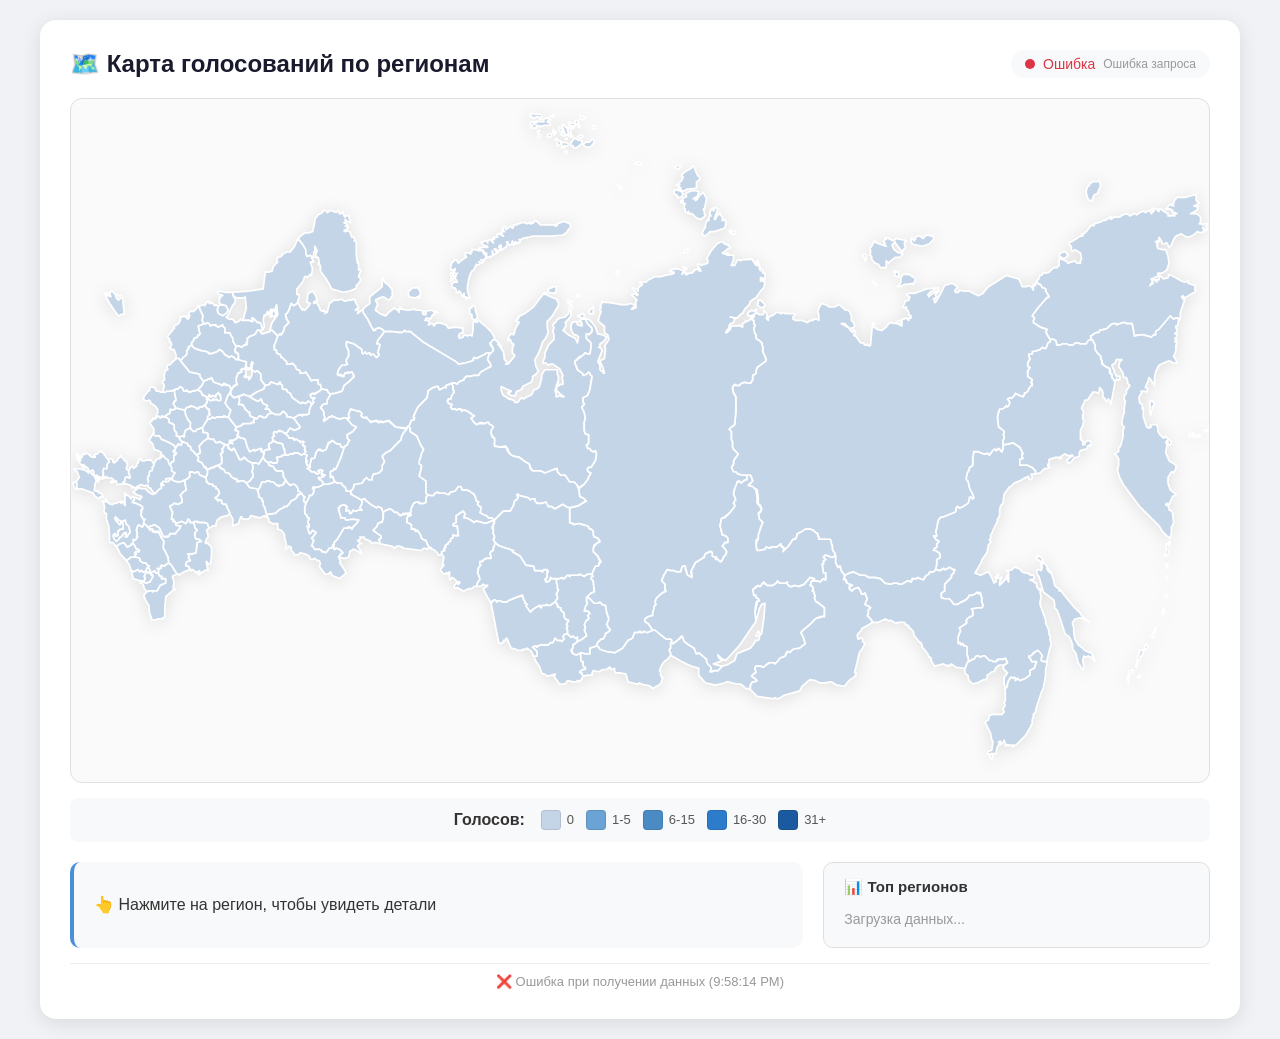
==== templates/index.html @ 8a8500e9 "init" ====
<!DOCTYPE html>
<html lang="ru">
<head>
    <meta charset="UTF-8" />
    <meta name="viewport" content="width=device-width, initial-scale=1.0" />
    <title>Карта голосований по регионам</title>
    <style>
        * {
            box-sizing: border-box;
        }
        
        body {
            font-family: 'Segoe UI', Tahoma, Geneva, Verdana, sans-serif;
            background: #f0f2f5;
            margin: 0;
            padding: 20px;
            min-height: 100vh;
            display: flex;
            justify-content: center;
            align-items: center;
        }
        
        .container {
            max-width: 1200px;
            width: 100%;
            background: white;
            border-radius: 16px;
            box-shadow: 0 4px 20px rgba(0, 0, 0, 0.1);
            padding: 30px;
        }
        
        .header {
            display: flex;
            justify-content: space-between;
            align-items: center;
            margin-bottom: 20px;
            flex-wrap: wrap;
            gap: 10px;
        }
        
        .header h1 {
            margin: 0;
            color: #1a1a2e;
            font-size: 24px;
        }
        
        .status-badge {
            font-size: 14px;
            color: #666;
            background: #f8f9fa;
            padding: 6px 14px;
            border-radius: 20px;
            display: flex;
            align-items: center;
            gap: 8px;
        }
        
        .status-dot {
            width: 10px;
            height: 10px;
            border-radius: 50%;
            display: inline-block;
        }
        
        .status-dot.online {
            background: #28a745;
            animation: pulse-dot 2s infinite;
        }
        
        .status-dot.offline {
            background: #dc3545;
        }
        
        @keyframes pulse-dot {
            0% { opacity: 1; }
            50% { opacity: 0.4; }
            100% { opacity: 1; }
        }
        
        .last-update {
            font-size: 12px;
            color: #999;
        }
        
        /* Карта */
        .rf-map {
            position: relative;
            max-width: 100%;
            margin: auto;
            border-radius: 12px;
            overflow: hidden;
            background: #fafafa;
            border: 1px solid #e0e0e0;
        }
        
        .rf-map svg {
            width: 100%;
            height: auto;
            display: block;
            filter: drop-shadow(0 2px 8px rgba(0, 0, 0, 0.1));
        }
        
        .rf-map path {
            stroke: #FFFFFF;
            stroke-width: 1.5;
            stroke-linejoin: round;
            transition: fill 0.3s ease;
            cursor: pointer;
        }
        
        .rf-map [data-code] {
            fill: #c5d5e8;
            transition: fill 0.3s;
        }
        
        .rf-map [data-code]:hover {
            fill: #7ba9d4;
            filter: brightness(1.05);
        }
        
        .rf-map [data-code].active {
            fill: #4a90d9;
        }
        
        /* Подсветка регионов с голосами */
        .rf-map [data-code].has-votes {
            fill: #2d7bcb;
        }
        
        .rf-map [data-code].has-votes:hover {
            fill: #1a5a9e;
        }
        
        /* Легенда */
        .legend {
            display: flex;
            flex-wrap: wrap;
            gap: 12px;
            margin-top: 15px;
            padding: 12px 16px;
            background: #f8f9fa;
            border-radius: 8px;
            align-items: center;
            justify-content: center;
        }
        
        .legend-item {
            display: flex;
            align-items: center;
            gap: 6px;
            font-size: 13px;
            color: #555;
        }
        
        .legend-color {
            width: 20px;
            height: 20px;
            border-radius: 4px;
            border: 1px solid rgba(0,0,0,0.1);
        }
        
        /* Инфопанель */
        .info-panel {
            display: flex;
            gap: 20px;
            margin-top: 20px;
            flex-wrap: wrap;
        }
        
        #info {
            flex: 2;
            padding: 15px 20px;
            border-radius: 10px;
            background: #f8f9fa;
            border-left: 4px solid #4a90d9;
            min-height: 60px;
            display: flex;
            align-items: center;
            font-size: 16px;
            color: #333;
            min-width: 200px;
        }
        
        #info .region-name {
            font-weight: 600;
            color: #1a1a2e;
        }
        
        #info .votes-count {
            color: #4a90d9;
            font-weight: 700;
        }
        
        #stats {
            flex: 1;
            padding: 15px 20px;
            border-radius: 10px;
            background: #f8f9fa;
            border: 1px solid #e0e0e0;
            min-width: 180px;
            max-height: 300px;
            overflow-y: auto;
        }
        
        #stats h3 {
            margin: 0 0 10px 0;
            font-size: 15px;
            color: #333;
        }
        
        #stats ul {
            list-style: none;
            padding: 0;
            margin: 0;
        }
        
        #stats li {
            padding: 5px 0;
            border-bottom: 1px solid #eee;
            display: flex;
            justify-content: space-between;
            font-size: 14px;
        }
        
        #stats li:last-child {
            border-bottom: none;
        }
        
        #stats .total-row {
            font-weight: bold;
            border-top: 2px solid #ddd;
            padding-top: 8px;
            margin-top: 4px;
        }
        
        .status-text {
            text-align: center;
            color: #999;
            font-size: 13px;
            margin-top: 15px;
            padding-top: 10px;
            border-top: 1px solid #eee;
        }
        
        @media (max-width: 768px) {
            .container { padding: 15px; }
            .header h1 { font-size: 20px; }
            .info-panel { flex-direction: column; }
            #stats { max-height: 200px; }
        }
    </style>
</head>
<body>
    <div class="container">
        <!-- Шапка -->
        <div class="header">
            <h1>🗺️ Карта голосований по регионам</h1>
            <div class="status-badge">
                <span class="status-dot online" id="statusDot"></span>
                <span id="statusText">Подключено</span>
                <span class="last-update" id="lastUpdate">—</span>
            </div>
        </div>
        
        <!-- Карта -->
        <div class="rf-map" id="mapContainer">
            <!-- СЮДА ВСТАВЬТЕ ВАШУ SVG КАРТУ -->
            <div id="mapPlaceholder" style="padding:40px;text-align:center;color:#999;">
                Загрузка карты...
            </div>
        </div>
        
        <!-- Легенда -->
        <div class="legend">
            <span style="font-weight:600;color:#333;margin-right:4px;">Голосов:</span>
            <div class="legend-item">
                <span class="legend-color" style="background:#c5d5e8;"></span>
                <span>0</span>
            </div>
            <div class="legend-item">
                <span class="legend-color" style="background:#6ba3d6;"></span>
                <span>1-5</span>
            </div>
            <div class="legend-item">
                <span class="legend-color" style="background:#4a8bc4;"></span>
                <span>6-15</span>
            </div>
            <div class="legend-item">
                <span class="legend-color" style="background:#2d7bcb;"></span>
                <span>16-30</span>
            </div>
            <div class="legend-item">
                <span class="legend-color" style="background:#1a5a9e;"></span>
                <span>31+</span>
            </div>
        </div>
        
        <!-- Информационная панель -->
        <div class="info-panel">
            <div id="info">👆 Нажмите на регион, чтобы увидеть детали</div>
            <div id="stats">
                <h3>📊 Топ регионов</h3>
                <ul id="statsList">
                    <li style="color:#999;">Загрузка данных...</li>
                </ul>
            </div>
        </div>
        
        <div class="status-text" id="debugInfo">Ожидание данных...</div>
    </div>
    
    <script type="module">
        // ============================================================
        // 1. КОНФИГУРАЦИЯ
        // ============================================================
        const API_URL = '/api/get_map_votes';
        const UPDATE_INTERVAL = 2000; // 2 секунды
        
        // ============================================================
        // 2. СПИСОК РЕГИОНОВ НА КАРТЕ (коды из data-code)
        // ============================================================
        // Все регионы, которые есть на карте. Можно заполнить автоматически
        // при загрузке, но для работы с данными нужен список.
        const REGION_CODES = [
            'RU-MOW', 'RU-SPE', 'RU-NEN', 'RU-YAR', 'RU-CHE', 'RU-ULY',
            'RU-TYU', 'RU-TUL', 'RU-SVE', 'RU-RYA', 'RU-ORL', 'RU-OMS',
            'RU-NGR', 'RU-LIP', 'RU-KRS', 'RU-KGN', 'RU-KGD', 'RU-IVA',
            'RU-BRY', 'RU-AST', 'RU-KHA', 'RU-CE', 'RU-UD', 'RU-SE',
            'RU-MO', 'RU-KR', 'RU-KL', 'RU-IN', 'RU-AL', 'RU-BA',
            'RU-AD', 'RU-CR', 'RU-SEV', 'RU-KO', 'RU-KIR', 'RU-PNZ',
            'RU-TAM', 'RU-MUR', 'RU-LEN', 'RU-VLG', 'RU-KOS', 'RU-PSK',
            'RU-ARK', 'RU-YAN', 'RU-CHU', 'RU-YEV', 'RU-TY', 'RU-SAK',
            'RU-AMU', 'RU-BU', 'RU-KK', 'RU-KEM', 'RU-NVS', 'RU-ALT',
            'RU-DA', 'RU-STA', 'RU-KB', 'RU-KC', 'RU-KDA', 'RU-ROS',
            'RU-SAM', 'RU-TA', 'RU-ME', 'RU-CU', 'RU-NIZ', 'RU-VLA',
            'RU-MOS', 'RU-KLU', 'RU-BEL', 'RU-ZAB', 'RU-PRI', 'RU-KAM',
            'RU-MAG', 'RU-SA', 'RU-KYA', 'RU-ORE', 'RU-SAR', 'RU-VGG',
            'RU-VOR', 'RU-SMO', 'RU-TVE', 'RU-PER', 'RU-KHM', 'RU-TOM',
            'RU-IRK', 'RU-HR', 'RU-ZP', 'RU-DON', 'RU-LUG'
        ];
        
        // ============================================================
        // 3. СОСТОЯНИЕ
        // ============================================================
        let votesData = {};      // { 'RU-MOW': 5, 'RU-SPE': 3, ... }
        let regionNames = {};    // { 'RU-MOW': 'Москва', ... }
        let selectedRegion = null;
        let updateTimer = null;
        
        // ============================================================
        // 4. DOM-ЭЛЕМЕНТЫ
        // ============================================================
        const mapContainer = document.getElementById('mapContainer');
        const infoDiv = document.getElementById('info');
        const statsList = document.getElementById('statsList');
        const debugInfo = document.getElementById('debugInfo');
        const statusDot = document.getElementById('statusDot');
        const statusText = document.getElementById('statusText');
        const lastUpdateEl = document.getElementById('lastUpdate');
        
        // ============================================================
        // 5. РАБОТА С ДАННЫМИ
        // ============================================================
        async function fetchVotes() {
            try {
                const response = await fetch(API_URL);
                if (!response.ok) {
                    throw new Error(`HTTP ${response.status}: ${response.statusText}`);
                }
                return await response.json();
            } catch (error) {
                console.error('Ошибка при получении данных:', error);
                return null;
            }
        }
        
        function processVotesData(data) {
            let result = {};
            
            // Инициализируем все регионы нулями
            REGION_CODES.forEach(code => {
                result[code] = 0;
            });
            
            if (Array.isArray(data)) {
                // [{ region: 'RU-MOW', votes: 5 }, ...]
                data.forEach(item => {
                    const code = item.region || item.code || item.id;
                    const votes = item.votes || item.count || 0;
                    if (code && REGION_CODES.includes(code)) {
                        result[code] = votes;
                    }
                });
            } else if (data && typeof data === 'object') {
                if (data.regions && typeof data.regions === 'object') {
                    // { regions: { 'RU-MOW': 5, ... } }
                    Object.entries(data.regions).forEach(([key, val]) => {
                        if (REGION_CODES.includes(key)) {
                            result[key] = val;
                        }
                    });
                } else {
                    // { 'RU-MOW': 5, 'RU-SPE': 3, ... }
                    Object.entries(data).forEach(([key, val]) => {
                        if (REGION_CODES.includes(key)) {
                            result[key] = val;
                        }
                    });
                }
            }
            
            return result;
        }
        
        // ============================================================
        // 6. ОБНОВЛЕНИЕ КАРТЫ (подсветка регионов)
        // ============================================================
        function getColorByVotes(votes) {
            if (votes === 0) return '#c5d5e8';
            if (votes <= 5) return '#6ba3d6';
            if (votes <= 15) return '#4a8bc4';
            if (votes <= 30) return '#2d7bcb';
            return '#1a5a9e';
        }
        
        function updateMapColors() {
            const svg = mapContainer.querySelector('svg');
            if (!svg) return;
            
            const paths = svg.querySelectorAll('path[data-code]');
            
            paths.forEach(path => {
                const code = path.dataset.code || path.getAttribute('data-code');
                if (!code) return;
                
                const votes = votesData[code] || 0;
                const color = getColorByVotes(votes);
                
                // Сохраняем оригинальный цвет как data-атрибут для сброса при наведении
                if (!path.dataset.originalFill) {
                    path.dataset.originalFill = color;
                }
                
                path.style.fill = color;
                
                // Добавляем класс для CSS-стилей
                if (votes > 0) {
                    path.classList.add('has-votes');
                } else {
                    path.classList.remove('has-votes');
                }
            });
        }
        
        // ============================================================
        // 7. ОБНОВЛЕНИЕ СПИСКА РЕГИОНОВ (сортировка по голосам)
        // ============================================================
        function renderStats() {
            const total = Object.values(votesData).reduce((sum, v) => sum + v, 0);
            
            // Сортируем регионы по голосам (по убыванию)
            const sorted = Object.entries(votesData)
                .filter(([_, votes]) => votes > 0)
                .sort((a, b) => b[1] - a[1]);
            
            if (sorted.length === 0) {
                statsList.innerHTML = '<li style="color:#999;">Нет голосов</li>';
                return;
            }
            
            let html = '';
            sorted.forEach(([code, votes]) => {
                const name = regionNames[code] || code;
                html += `<li><span>${name}</span> <span>${votes}</span></li>`;
            });
            
            html += `<li class="total-row"><span>Всего проголосовало</span> <span>${total}</span></li>`;
            statsList.innerHTML = html;
        }
        
        // ============================================================
        // 8. ОБНОВЛЕНИЕ ИНФОРМАЦИИ О РЕГИОНЕ
        // ============================================================
        function updateInfo(regionCode) {
            if (regionCode && regionNames[regionCode]) {
                const votes = votesData[regionCode] || 0;
                const name = regionNames[regionCode];
                infoDiv.innerHTML = `
                    📍 <span class="region-name">${name}</span>
                    &nbsp;—&nbsp;
                    <span class="votes-count">${votes} голос${votes % 10 === 1 && votes % 100 !== 11 ? '' : 'ов'}</span>
                `;
                infoDiv.style.borderLeftColor = '#28a745';
            } else {
                const total = Object.values(votesData).reduce((sum, v) => sum + v, 0);
                const votedRegions = Object.values(votesData).filter(v => v > 0).length;
                infoDiv.innerHTML = `
                    📊 Всего голосов: <span class="votes-count">${total}</span>
                    &nbsp;·&nbsp; Регионов с голосами: <span class="votes-count">${votedRegions}</span>
                    &nbsp;·&nbsp; Нажмите на регион для деталей
                `;
                infoDiv.style.borderLeftColor = '#4a90d9';
            }
        }
        
        // ============================================================
        // 9. ОБНОВЛЕНИЕ СТАТУСА
        // ============================================================
        function updateStatus(isOnline, errorMessage = '') {
            if (isOnline) {
                statusDot.className = 'status-dot online';
                statusText.textContent = 'Подключено';
                statusText.style.color = '#28a745';
                lastUpdateEl.textContent = new Date().toLocaleTimeString();
            } else {
                statusDot.className = 'status-dot offline';
                statusText.textContent = 'Ошибка';
                statusText.style.color = '#dc3545';
                lastUpdateEl.textContent = errorMessage || 'Нет соединения';
            }
        }
        
        // ============================================================
        // 10. СБОР НАЗВАНИЙ РЕГИОНОВ С КАРТЫ
        // ============================================================
        function collectRegionNames() {
            const svg = mapContainer.querySelector('svg');
            if (!svg) return;
            
            const paths = svg.querySelectorAll('path[data-code]');
            paths.forEach(path => {
                const code = path.dataset.code || path.getAttribute('data-code');
                const title = path.dataset.title || path.getAttribute('data-title') || code;
                if (code) {
                    regionNames[code] = title;
                }
            });
        }
        
        // ============================================================
        // 11. ГЛАВНЫЙ ЦИКЛ ОБНОВЛЕНИЯ
        // ============================================================
        async function updateData() {
            try {
                const data = await fetchVotes();
                
                if (data === null) {
                    updateStatus(false, 'Ошибка запроса');
                    debugInfo.textContent = `❌ Ошибка при получении данных (${new Date().toLocaleTimeString()})`;
                    return;
                }
                
                const processed = processVotesData(data);
                
                votesData = processed;
                updateStatus(true);
                debugInfo.textContent = `✅ Обновлено: ${Object.keys(votesData).length} регионов (${new Date().toLocaleTimeString()})`;
                
                // Обновляем карту
                updateMapColors();
                renderStats();
                
                if (selectedRegion) {
                    updateInfo(selectedRegion);
                } else {
                    updateInfo(null);
                }
                
            } catch (error) {
                console.error('Ошибка в цикле обновления:', error);
                updateStatus(false, error.message);
                debugInfo.textContent = `❌ Ошибка: ${error.message}`;
            }
        }
        
        // ============================================================
        // 12. НАСТРОЙКА КЛИКОВ ПО РЕГИОНАМ
        // ============================================================
        function setupRegionClicks() {
            const svg = mapContainer.querySelector('svg');
            if (!svg) return;
            
            const paths = svg.querySelectorAll('path[data-code]');
            
            paths.forEach(path => {
                path.addEventListener('click', () => {
                    const code = path.dataset.code || path.getAttribute('data-code');
                    
                    if (code) {
                        selectedRegion = code;
                        
                        // Подсветка
                        paths.forEach(p => p.classList.remove('active'));
                        path.classList.add('active');
                        
                        updateInfo(code);
                    }
                });
                
                path.addEventListener('mouseenter', () => {
                    path.style.cursor = 'pointer';
                });
            });
        }

        // ============================================================
        // 13 ЗАГРУЗКА SVG КАРТЫ
        // ============================================================
        // Если карта у вас в отдельном файле — раскомментируйте:
        async function loadMapSVG() {
            const response = await fetch('/static/map.svg');
            const svgText = await response.text();
            const placeholder = document.getElementById('mapPlaceholder');
            placeholder.outerHTML = svgText;
        }
        loadMapSVG();
        
        // Если карта уже в HTML — просто находим SVG:
        function getMapSVG() {
            // Ищем SVG внутри контейнера
            let svg = mapContainer.querySelector('svg');
            if (!svg) {
                // Если нет — используем встроенную заглушку
                console.warn('SVG карта не найдена, используем заглушку');
                showPlaceholder();
                return null;
            }
            return svg;
        }
        
        function showPlaceholder() {
            mapContainer.innerHTML = `
                <div style="padding:60px 20px;text-align:center;color:#999;font-size:16px;">
                    <div style="font-size:48px;margin-bottom:16px;">🗺️</div>
                    <p>Карта не загружена</p>
                    <p style="font-size:13px;">Убедитесь, что SVG-код карты вставлен в HTML</p>
                </div>
            `;
        }
        
        // ============================================================
        // 14. ИНИЦИАЛИЗАЦИЯ
        // ============================================================
        async function init() {
            const svg = mapContainer.querySelector('svg');
            if (!svg) {
                setTimeout(() => {
                    const svg2 = mapContainer.querySelector('svg');
                    if (svg2) {
                        collectRegionNames();
                        setupRegionClicks();
                        updateData();
                        updateTimer = setInterval(updateData, UPDATE_INTERVAL);
                    } else {
                        document.getElementById('mapPlaceholder').innerHTML = 
                            '❌ SVG карта не найдена. Вставьте код карты в HTML.';
                    }
                }, 1000);
                return;
            }
            
            collectRegionNames();
            setupRegionClicks();
            await updateData();
            
            if (updateTimer) clearInterval(updateTimer);
            updateTimer = setInterval(updateData, UPDATE_INTERVAL);
            
            debugInfo.textContent = `🔄 Автообновление каждые ${UPDATE_INTERVAL/1000} сек`;
            console.log('🗺️ Регионы загружены:', Object.keys(regionNames).length);
        }
        
        document.addEventListener('DOMContentLoaded', init);
        
        window.addEventListener('beforeunload', () => {
            if (updateTimer) clearInterval(updateTimer);
        });
        
        // Для отладки
        window.__map = { votesData, regionNames, updateData };
        console.log('🗺️ Карта инициализирована. Используйте window.__map для отладки');
    </script>
</body>
</html>
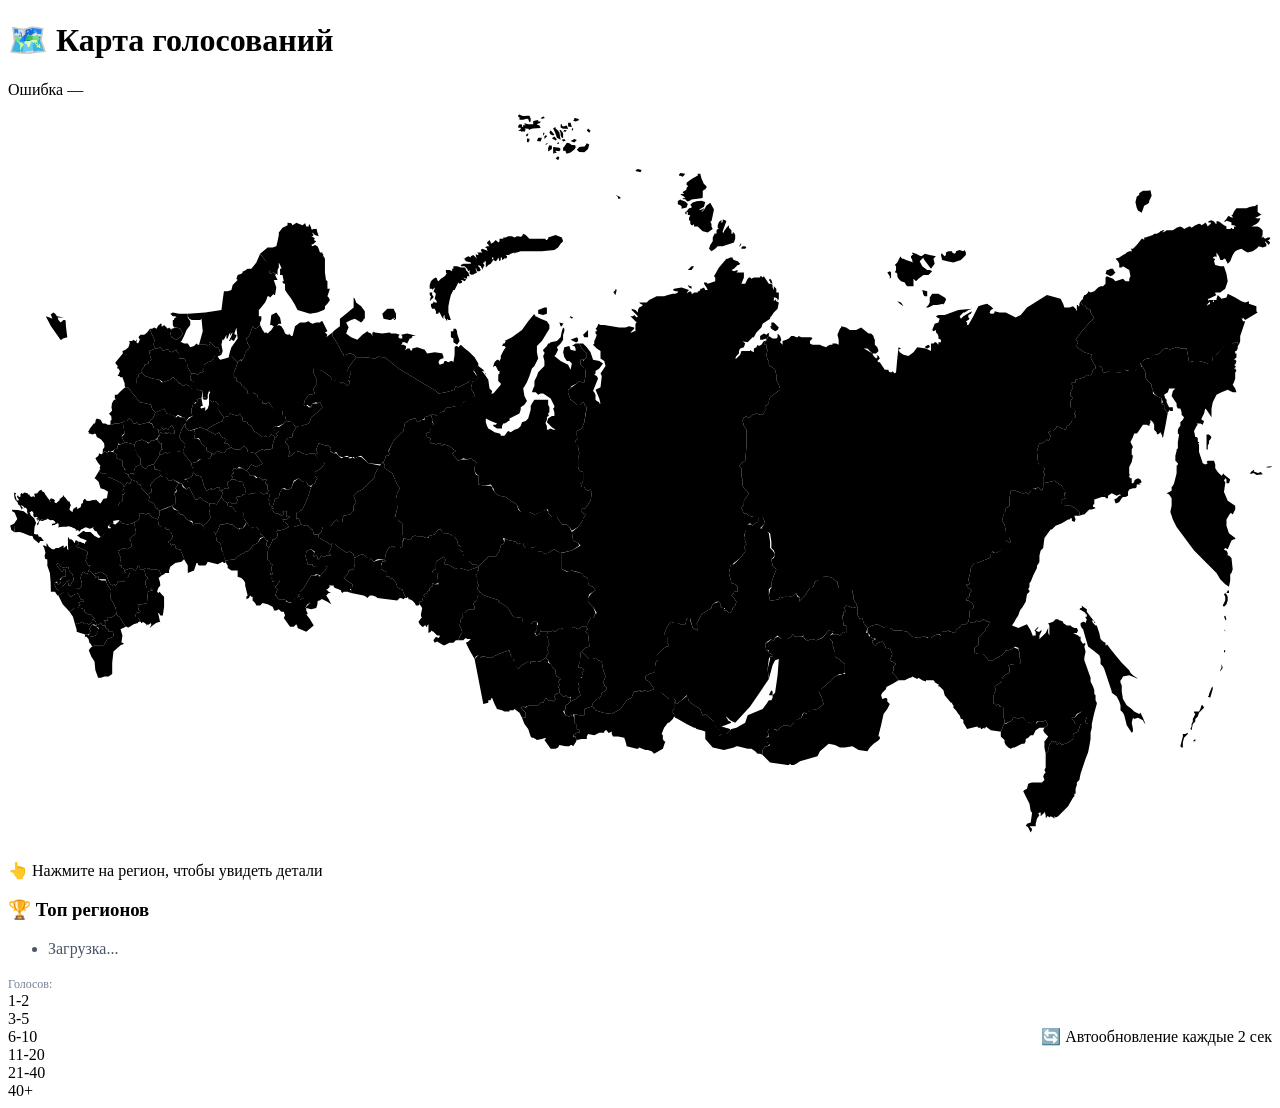
==== commit 6b2a81fe: "fix" ====
--- a/templates/index.html
+++ b/templates/index.html
@@ -4,257 +4,14 @@
     <meta charset="UTF-8" />
     <meta name="viewport" content="width=device-width, initial-scale=1.0" />
     <title>Карта голосований по регионам</title>
-    <style>
-        * {
-            box-sizing: border-box;
-        }
-        
-        body {
-            font-family: 'Segoe UI', Tahoma, Geneva, Verdana, sans-serif;
-            background: #f0f2f5;
-            margin: 0;
-            padding: 20px;
-            min-height: 100vh;
-            display: flex;
-            justify-content: center;
-            align-items: center;
-        }
-        
-        .container {
-            max-width: 1200px;
-            width: 100%;
-            background: white;
-            border-radius: 16px;
-            box-shadow: 0 4px 20px rgba(0, 0, 0, 0.1);
-            padding: 30px;
-        }
-        
-        .header {
-            display: flex;
-            justify-content: space-between;
-            align-items: center;
-            margin-bottom: 20px;
-            flex-wrap: wrap;
-            gap: 10px;
-        }
-        
-        .header h1 {
-            margin: 0;
-            color: #1a1a2e;
-            font-size: 24px;
-        }
-        
-        .status-badge {
-            font-size: 14px;
-            color: #666;
-            background: #f8f9fa;
-            padding: 6px 14px;
-            border-radius: 20px;
-            display: flex;
-            align-items: center;
-            gap: 8px;
-        }
-        
-        .status-dot {
-            width: 10px;
-            height: 10px;
-            border-radius: 50%;
-            display: inline-block;
-        }
-        
-        .status-dot.online {
-            background: #28a745;
-            animation: pulse-dot 2s infinite;
-        }
-        
-        .status-dot.offline {
-            background: #dc3545;
-        }
-        
-        @keyframes pulse-dot {
-            0% { opacity: 1; }
-            50% { opacity: 0.4; }
-            100% { opacity: 1; }
-        }
-        
-        .last-update {
-            font-size: 12px;
-            color: #999;
-        }
-        
-        /* Карта */
-        .rf-map {
-            position: relative;
-            max-width: 100%;
-            margin: auto;
-            border-radius: 12px;
-            overflow: hidden;
-            background: #fafafa;
-            border: 1px solid #e0e0e0;
-        }
-        
-        .rf-map svg {
-            width: 100%;
-            height: auto;
-            display: block;
-            filter: drop-shadow(0 2px 8px rgba(0, 0, 0, 0.1));
-        }
-        
-        .rf-map path {
-            stroke: #FFFFFF;
-            stroke-width: 1.5;
-            stroke-linejoin: round;
-            transition: fill 0.3s ease;
-            cursor: pointer;
-        }
-        
-        .rf-map [data-code] {
-            fill: #c5d5e8;
-            transition: fill 0.3s;
-        }
-        
-        .rf-map [data-code]:hover {
-            fill: #7ba9d4;
-            filter: brightness(1.05);
-        }
-        
-        .rf-map [data-code].active {
-            fill: #4a90d9;
-        }
-        
-        /* Подсветка регионов с голосами */
-        .rf-map [data-code].has-votes {
-            fill: #2d7bcb;
-        }
-        
-        .rf-map [data-code].has-votes:hover {
-            fill: #1a5a9e;
-        }
-        
-        /* Легенда */
-        .legend {
-            display: flex;
-            flex-wrap: wrap;
-            gap: 12px;
-            margin-top: 15px;
-            padding: 12px 16px;
-            background: #f8f9fa;
-            border-radius: 8px;
-            align-items: center;
-            justify-content: center;
-        }
-        
-        .legend-item {
-            display: flex;
-            align-items: center;
-            gap: 6px;
-            font-size: 13px;
-            color: #555;
-        }
-        
-        .legend-color {
-            width: 20px;
-            height: 20px;
-            border-radius: 4px;
-            border: 1px solid rgba(0,0,0,0.1);
-        }
-        
-        /* Инфопанель */
-        .info-panel {
-            display: flex;
-            gap: 20px;
-            margin-top: 20px;
-            flex-wrap: wrap;
-        }
-        
-        #info {
-            flex: 2;
-            padding: 15px 20px;
-            border-radius: 10px;
-            background: #f8f9fa;
-            border-left: 4px solid #4a90d9;
-            min-height: 60px;
-            display: flex;
-            align-items: center;
-            font-size: 16px;
-            color: #333;
-            min-width: 200px;
-        }
-        
-        #info .region-name {
-            font-weight: 600;
-            color: #1a1a2e;
-        }
-        
-        #info .votes-count {
-            color: #4a90d9;
-            font-weight: 700;
-        }
-        
-        #stats {
-            flex: 1;
-            padding: 15px 20px;
-            border-radius: 10px;
-            background: #f8f9fa;
-            border: 1px solid #e0e0e0;
-            min-width: 180px;
-            max-height: 300px;
-            overflow-y: auto;
-        }
-        
-        #stats h3 {
-            margin: 0 0 10px 0;
-            font-size: 15px;
-            color: #333;
-        }
-        
-        #stats ul {
-            list-style: none;
-            padding: 0;
-            margin: 0;
-        }
-        
-        #stats li {
-            padding: 5px 0;
-            border-bottom: 1px solid #eee;
-            display: flex;
-            justify-content: space-between;
-            font-size: 14px;
-        }
-        
-        #stats li:last-child {
-            border-bottom: none;
-        }
-        
-        #stats .total-row {
-            font-weight: bold;
-            border-top: 2px solid #ddd;
-            padding-top: 8px;
-            margin-top: 4px;
-        }
-        
-        .status-text {
-            text-align: center;
-            color: #999;
-            font-size: 13px;
-            margin-top: 15px;
-            padding-top: 10px;
-            border-top: 1px solid #eee;
-        }
-        
-        @media (max-width: 768px) {
-            .container { padding: 15px; }
-            .header h1 { font-size: 20px; }
-            .info-panel { flex-direction: column; }
-            #stats { max-height: 200px; }
-        }
-    </style>
+    <link rel="stylesheet" href="static/css/map.css">
+    <link rel="icon" href="{{ url_for('static', filename='favicon.ico') }}">
 </head>
 <body>
     <div class="container">
         <!-- Шапка -->
         <div class="header">
-            <h1>🗺️ Карта голосований по регионам</h1>
+            <h1>🗺️ Карта <span>голосований</span></h1>
             <div class="status-badge">
                 <span class="status-dot online" id="statusDot"></span>
                 <span id="statusText">Подключено</span>
@@ -263,50 +20,38 @@
         </div>
         
         <!-- Карта -->
-        <div class="rf-map" id="mapContainer">
-            <!-- СЮДА ВСТАВЬТЕ ВАШУ SVG КАРТУ -->
-            <div id="mapPlaceholder" style="padding:40px;text-align:center;color:#999;">
-                Загрузка карты...
+        <div class="map-wrapper">
+            <div class="rf-map" id="mapContainer">
+                <div id="mapPlaceholder" style="width:100%;height:100%;display:flex;align-items:center;justify-content:center;color:#4a5568;font-size:18px;">
+                    ⏳ Загрузка карты...
+                </div>
             </div>
         </div>
         
-        <!-- Легенда -->
-        <div class="legend">
-            <span style="font-weight:600;color:#333;margin-right:4px;">Голосов:</span>
-            <div class="legend-item">
-                <span class="legend-color" style="background:#c5d5e8;"></span>
-                <span>0</span>
-            </div>
-            <div class="legend-item">
-                <span class="legend-color" style="background:#6ba3d6;"></span>
-                <span>1-5</span>
-            </div>
-            <div class="legend-item">
-                <span class="legend-color" style="background:#4a8bc4;"></span>
-                <span>6-15</span>
-            </div>
-            <div class="legend-item">
-                <span class="legend-color" style="background:#2d7bcb;"></span>
-                <span>16-30</span>
-            </div>
-            <div class="legend-item">
-                <span class="legend-color" style="background:#1a5a9e;"></span>
-                <span>31+</span>
-            </div>
-        </div>
-        
-        <!-- Информационная панель -->
-        <div class="info-panel">
+        <!-- Нижняя панель -->
+        <div class="bottom-panel">
             <div id="info">👆 Нажмите на регион, чтобы увидеть детали</div>
             <div id="stats">
-                <h3>📊 Топ регионов</h3>
+                <h3>🏆 Топ регионов</h3>
                 <ul id="statsList">
-                    <li style="color:#999;">Загрузка данных...</li>
+                    <li style="color:#4a5568;">Загрузка...</li>
                 </ul>
             </div>
         </div>
         
-        <div class="status-text" id="debugInfo">Ожидание данных...</div>
+        <!-- Легенда -->
+        <div style="display:flex;justify-content:space-between;align-items:center;flex-wrap:wrap;gap:10px;margin-top:10px;flex-shrink:0;">
+            <div class="legend">
+                <span style="color:#718096;font-size:12px;font-weight:500;">Голосов:</span>
+                <div class="legend-item"><span class="legend-color" style="background:linear-gradient(135deg,#fc8181,#e53e3e);"></span>1-2</div>
+                <div class="legend-item"><span class="legend-color" style="background:linear-gradient(135deg,#f6ad55,#dd6b20);"></span>3-5</div>
+                <div class="legend-item"><span class="legend-color" style="background:linear-gradient(135deg,#f6e05e,#d69e2e);"></span>6-10</div>
+                <div class="legend-item"><span class="legend-color" style="background:linear-gradient(135deg,#68d391,#38a169);"></span>11-20</div>
+                <div class="legend-item"><span class="legend-color" style="background:linear-gradient(135deg,#63b3ed,#3182ce);"></span>21-40</div>
+                <div class="legend-item"><span class="legend-color" style="background:linear-gradient(135deg,#b794f4,#805ad5);"></span>40+</div>
+            </div>
+            <div class="status-text" id="debugInfo">🔄 Автообновление каждые 2 сек</div>
+        </div>
     </div>
     
     <script type="module">
@@ -314,13 +59,11 @@
         // 1. КОНФИГУРАЦИЯ
         // ============================================================
         const API_URL = '/api/get_map_votes';
-        const UPDATE_INTERVAL = 2000; // 2 секунды
-        
-        // ============================================================
-        // 2. СПИСОК РЕГИОНОВ НА КАРТЕ (коды из data-code)
-        // ============================================================
-        // Все регионы, которые есть на карте. Можно заполнить автоматически
-        // при загрузке, но для работы с данными нужен список.
+        const UPDATE_INTERVAL = 2000;
+        
+        // ============================================================
+        // 2. СПИСОК РЕГИОНОВ (коды из data-code на карте)
+        // ============================================================
         const REGION_CODES = [
             'RU-MOW', 'RU-SPE', 'RU-NEN', 'RU-YAR', 'RU-CHE', 'RU-ULY',
             'RU-TYU', 'RU-TUL', 'RU-SVE', 'RU-RYA', 'RU-ORL', 'RU-OMS',
@@ -339,13 +82,27 @@
             'RU-IRK', 'RU-HR', 'RU-ZP', 'RU-DON', 'RU-LUG'
         ];
         
+        // Координаты маркеров в процентах от размера карты (0-100)
+        // x — горизонталь, y — вертикаль (0 = верх)
+        const MARKER_COORDS = {
+            'RU-DON': { x: 60.5, y: 23.3 },
+            'RU-LUG': { x: 60.9, y: 23.0 },
+            'RU-ZP': { x: 59.8, y: 23.4 },
+            'RU-HR': { x: 59.0, y: 24.1 },
+            'RU-CR': { x: 59.4, y: 25.0 },
+            // Добавьте другие регионы при необходимости
+            // 'RU-MOW': { x: 37.6, y: 14.5 },
+            // 'RU-SPE': { x: 30.3, y: 10.5 },
+        };
+        
         // ============================================================
         // 3. СОСТОЯНИЕ
         // ============================================================
-        let votesData = {};      // { 'RU-MOW': 5, 'RU-SPE': 3, ... }
-        let regionNames = {};    // { 'RU-MOW': 'Москва', ... }
+        let votesData = {};
+        let regionNames = {};
         let selectedRegion = null;
         let updateTimer = null;
+        let isFirstLoad = true;
         
         // ============================================================
         // 4. DOM-ЭЛЕМЕНТЫ
@@ -364,122 +121,153 @@
         async function fetchVotes() {
             try {
                 const response = await fetch(API_URL);
-                if (!response.ok) {
-                    throw new Error(`HTTP ${response.status}: ${response.statusText}`);
-                }
+                if (!response.ok) throw new Error(`HTTP ${response.status}`);
                 return await response.json();
             } catch (error) {
-                console.error('Ошибка при получении данных:', error);
+                console.error('Ошибка:', error);
                 return null;
             }
         }
         
         function processVotesData(data) {
-            let result = {};
-            
-            // Инициализируем все регионы нулями
-            REGION_CODES.forEach(code => {
-                result[code] = 0;
-            });
+            const result = {};
+            REGION_CODES.forEach(code => result[code] = 0);
             
             if (Array.isArray(data)) {
-                // [{ region: 'RU-MOW', votes: 5 }, ...]
                 data.forEach(item => {
                     const code = item.region || item.code || item.id;
                     const votes = item.votes || item.count || 0;
-                    if (code && REGION_CODES.includes(code)) {
-                        result[code] = votes;
-                    }
+                    if (code && REGION_CODES.includes(code)) result[code] = votes;
                 });
             } else if (data && typeof data === 'object') {
                 if (data.regions && typeof data.regions === 'object') {
-                    // { regions: { 'RU-MOW': 5, ... } }
                     Object.entries(data.regions).forEach(([key, val]) => {
-                        if (REGION_CODES.includes(key)) {
-                            result[key] = val;
-                        }
+                        if (REGION_CODES.includes(key)) result[key] = val;
                     });
                 } else {
-                    // { 'RU-MOW': 5, 'RU-SPE': 3, ... }
                     Object.entries(data).forEach(([key, val]) => {
-                        if (REGION_CODES.includes(key)) {
-                            result[key] = val;
-                        }
+                        if (REGION_CODES.includes(key)) result[key] = val;
                     });
                 }
             }
-            
             return result;
         }
         
         // ============================================================
-        // 6. ОБНОВЛЕНИЕ КАРТЫ (подсветка регионов)
-        // ============================================================
-        function getColorByVotes(votes) {
-            if (votes === 0) return '#c5d5e8';
-            if (votes <= 5) return '#6ba3d6';
-            if (votes <= 15) return '#4a8bc4';
-            if (votes <= 30) return '#2d7bcb';
-            return '#1a5a9e';
-        }
-        
+        // 6. ОТРИСОВКА МАРКЕРОВ
+        // ============================================================
+        function getLevel(votes) {
+            if (votes === 0) return 0;
+            if (votes <= 2) return 1;
+            if (votes <= 5) return 2;
+            if (votes <= 10) return 3;
+            if (votes <= 20) return 4;
+            if (votes <= 40) return 5;
+            return 6;
+        }
+        
+        function renderMarkers() {
+            // Удаляем старые маркеры
+            const oldMarkers = mapContainer.querySelectorAll('.custom-marker');
+            oldMarkers.forEach(m => m.remove());
+            
+            const svg = mapContainer.querySelector('svg');
+            if (!svg) return;
+            
+            const rect = mapContainer.getBoundingClientRect();
+            const svgRect = svg.getBoundingClientRect();
+            
+            // Коэффициент масштабирования
+            const scaleX = rect.width / 100;
+            const scaleY = rect.height / 100;
+            
+            Object.entries(MARKER_COORDS).forEach(([code, coords]) => {
+                const votes = votesData[code] || 0;
+                
+                // Показываем маркер только если есть голоса
+                if (votes <= 0) return;
+                
+                const level = getLevel(votes);
+                
+                const marker = document.createElement('div');
+                marker.className = 'custom-marker visible';
+                marker.dataset.region = code;
+                
+                const x = coords.x * scaleX;
+                const y = coords.y * scaleY;
+                
+                marker.style.left = x + 'px';
+                marker.style.top = y + 'px';
+                
+                // Точка с числом
+                const dot = document.createElement('div');
+                dot.className = `marker-dot has-votes level-${level}`;
+                dot.textContent = votes;
+                
+                // Подпись
+                const label = document.createElement('div');
+                label.className = 'marker-label';
+                label.textContent = regionNames[code] || code;
+                
+                marker.appendChild(dot);
+                marker.appendChild(label);
+                mapContainer.appendChild(marker);
+            });
+        }
+        
+        // ============================================================
+        // 7. ОБНОВЛЕНИЕ КАРТЫ (подсветка регионов)
+        // ============================================================
         function updateMapColors() {
             const svg = mapContainer.querySelector('svg');
             if (!svg) return;
             
             const paths = svg.querySelectorAll('path[data-code]');
-            
             paths.forEach(path => {
                 const code = path.dataset.code || path.getAttribute('data-code');
                 if (!code) return;
                 
                 const votes = votesData[code] || 0;
-                const color = getColorByVotes(votes);
-                
-                // Сохраняем оригинальный цвет как data-атрибут для сброса при наведении
-                if (!path.dataset.originalFill) {
-                    path.dataset.originalFill = color;
-                }
-                
-                path.style.fill = color;
-                
-                // Добавляем класс для CSS-стилей
-                if (votes > 0) {
+                const hasVotes = votes > 0;
+                
+                // Если есть голоса — делаем чуть ярче
+                if (hasVotes) {
+                    path.style.fill = '#3a5a7e';
                     path.classList.add('has-votes');
                 } else {
+                    path.style.fill = '#2a3a5e';
                     path.classList.remove('has-votes');
                 }
             });
         }
         
         // ============================================================
-        // 7. ОБНОВЛЕНИЕ СПИСКА РЕГИОНОВ (сортировка по голосам)
+        // 8. ОБНОВЛЕНИЕ СТАТИСТИКИ
         // ============================================================
         function renderStats() {
             const total = Object.values(votesData).reduce((sum, v) => sum + v, 0);
             
-            // Сортируем регионы по голосам (по убыванию)
             const sorted = Object.entries(votesData)
                 .filter(([_, votes]) => votes > 0)
                 .sort((a, b) => b[1] - a[1]);
             
             if (sorted.length === 0) {
-                statsList.innerHTML = '<li style="color:#999;">Нет голосов</li>';
+                statsList.innerHTML = '<li style="color:#4a5568;">Нет голосов</li>';
                 return;
             }
             
             let html = '';
-            sorted.forEach(([code, votes]) => {
+            sorted.slice(0, 10).forEach(([code, votes]) => {
                 const name = regionNames[code] || code;
-                html += `<li><span>${name}</span> <span>${votes}</span></li>`;
+                html += `<li><span>${name}</span> <span class="votes-num">${votes}</span></li>`;
             });
             
-            html += `<li class="total-row"><span>Всего проголосовало</span> <span>${total}</span></li>`;
+            html += `<li class="total-row"><span>Всего</span> <span class="votes-num">${total}</span></li>`;
             statsList.innerHTML = html;
         }
         
         // ============================================================
-        // 8. ОБНОВЛЕНИЕ ИНФОРМАЦИИ О РЕГИОНЕ
+        // 9. ОБНОВЛЕНИЕ ИНФОРМАЦИИ О РЕГИОНЕ
         // ============================================================
         function updateInfo(regionCode) {
             if (regionCode && regionNames[regionCode]) {
@@ -490,38 +278,19 @@
                     &nbsp;—&nbsp;
                     <span class="votes-count">${votes} голос${votes % 10 === 1 && votes % 100 !== 11 ? '' : 'ов'}</span>
                 `;
-                infoDiv.style.borderLeftColor = '#28a745';
             } else {
                 const total = Object.values(votesData).reduce((sum, v) => sum + v, 0);
                 const votedRegions = Object.values(votesData).filter(v => v > 0).length;
                 infoDiv.innerHTML = `
                     📊 Всего голосов: <span class="votes-count">${total}</span>
-                    &nbsp;·&nbsp; Регионов с голосами: <span class="votes-count">${votedRegions}</span>
-                    &nbsp;·&nbsp; Нажмите на регион для деталей
+                    &nbsp;·&nbsp; Регионов: <span class="highlight-blue">${votedRegions}</span>
+                    &nbsp;·&nbsp; Нажмите на регион
                 `;
-                infoDiv.style.borderLeftColor = '#4a90d9';
-            }
-        }
-        
-        // ============================================================
-        // 9. ОБНОВЛЕНИЕ СТАТУСА
-        // ============================================================
-        function updateStatus(isOnline, errorMessage = '') {
-            if (isOnline) {
-                statusDot.className = 'status-dot online';
-                statusText.textContent = 'Подключено';
-                statusText.style.color = '#28a745';
-                lastUpdateEl.textContent = new Date().toLocaleTimeString();
-            } else {
-                statusDot.className = 'status-dot offline';
-                statusText.textContent = 'Ошибка';
-                statusText.style.color = '#dc3545';
-                lastUpdateEl.textContent = errorMessage || 'Нет соединения';
-            }
-        }
-        
-        // ============================================================
-        // 10. СБОР НАЗВАНИЙ РЕГИОНОВ С КАРТЫ
+            }
+        }
+        
+        // ============================================================
+        // 10. СБОР НАЗВАНИЙ РЕГИОНОВ
         // ============================================================
         function collectRegionNames() {
             const svg = mapContainer.querySelector('svg');
@@ -531,80 +300,68 @@
             paths.forEach(path => {
                 const code = path.dataset.code || path.getAttribute('data-code');
                 const title = path.dataset.title || path.getAttribute('data-title') || code;
-                if (code) {
-                    regionNames[code] = title;
-                }
+                if (code) regionNames[code] = title;
             });
         }
         
         // ============================================================
-        // 11. ГЛАВНЫЙ ЦИКЛ ОБНОВЛЕНИЯ
+        // 11. ГЛАВНЫЙ ЦИКЛ
         // ============================================================
         async function updateData() {
             try {
                 const data = await fetchVotes();
-                
                 if (data === null) {
-                    updateStatus(false, 'Ошибка запроса');
-                    debugInfo.textContent = `❌ Ошибка при получении данных (${new Date().toLocaleTimeString()})`;
+                    statusDot.className = 'status-dot offline';
+                    statusText.textContent = 'Ошибка';
                     return;
                 }
                 
-                const processed = processVotesData(data);
-                
-                votesData = processed;
-                updateStatus(true);
-                debugInfo.textContent = `✅ Обновлено: ${Object.keys(votesData).length} регионов (${new Date().toLocaleTimeString()})`;
-                
-                // Обновляем карту
+                votesData = processVotesData(data);
+                
+                statusDot.className = 'status-dot online';
+                statusText.textContent = 'Подключено';
+                lastUpdateEl.textContent = new Date().toLocaleTimeString();
+                debugInfo.textContent = `✅ ${new Date().toLocaleTimeString()}`;
+                
                 updateMapColors();
+                renderMarkers();
                 renderStats();
-                
-                if (selectedRegion) {
-                    updateInfo(selectedRegion);
-                } else {
-                    updateInfo(null);
-                }
-                
+                updateInfo(selectedRegion);
+                
+                isFirstLoad = false;
             } catch (error) {
-                console.error('Ошибка в цикле обновления:', error);
-                updateStatus(false, error.message);
-                debugInfo.textContent = `❌ Ошибка: ${error.message}`;
-            }
-        }
-        
-        // ============================================================
-        // 12. НАСТРОЙКА КЛИКОВ ПО РЕГИОНАМ
+                console.error('Ошибка:', error);
+                statusDot.className = 'status-dot offline';
+                statusText.textContent = 'Ошибка';
+            }
+        }
+        
+        // ============================================================
+        // 12. КЛИКИ ПО РЕГИОНАМ
         // ============================================================
         function setupRegionClicks() {
             const svg = mapContainer.querySelector('svg');
             if (!svg) return;
             
             const paths = svg.querySelectorAll('path[data-code]');
-            
             paths.forEach(path => {
                 path.addEventListener('click', () => {
                     const code = path.dataset.code || path.getAttribute('data-code');
-                    
                     if (code) {
                         selectedRegion = code;
-                        
-                        // Подсветка
                         paths.forEach(p => p.classList.remove('active'));
                         path.classList.add('active');
-                        
                         updateInfo(code);
                     }
                 });
-                
                 path.addEventListener('mouseenter', () => {
                     path.style.cursor = 'pointer';
                 });
             });
         }
-
-        // ============================================================
-        // 13 ЗАГРУЗКА SVG КАРТЫ
+        
+                // ============================================================
+        // 4.1 ЗАГРУЗКА SVG КАРТЫ
         // ============================================================
         // Если карта у вас в отдельном файле — раскомментируйте:
         async function loadMapSVG() {
@@ -637,48 +394,33 @@
                 </div>
             `;
         }
-        
-        // ============================================================
-        // 14. ИНИЦИАЛИЗАЦИЯ
-        // ============================================================
-        async function init() {
+
+        // ============================================================
+        // 13. ИНИЦИАЛИЗАЦИЯ
+        // ============================================================
+        function init() {
             const svg = mapContainer.querySelector('svg');
             if (!svg) {
-                setTimeout(() => {
-                    const svg2 = mapContainer.querySelector('svg');
-                    if (svg2) {
-                        collectRegionNames();
-                        setupRegionClicks();
-                        updateData();
-                        updateTimer = setInterval(updateData, UPDATE_INTERVAL);
-                    } else {
-                        document.getElementById('mapPlaceholder').innerHTML = 
-                            '❌ SVG карта не найдена. Вставьте код карты в HTML.';
-                    }
-                }, 1000);
+                setTimeout(init, 500);
                 return;
             }
             
             collectRegionNames();
             setupRegionClicks();
-            await updateData();
+            updateData();
             
             if (updateTimer) clearInterval(updateTimer);
             updateTimer = setInterval(updateData, UPDATE_INTERVAL);
             
-            debugInfo.textContent = `🔄 Автообновление каждые ${UPDATE_INTERVAL/1000} сек`;
-            console.log('🗺️ Регионы загружены:', Object.keys(regionNames).length);
+            console.log('🗺️ Карта инициализирована, регионов:', Object.keys(regionNames).length);
         }
         
         document.addEventListener('DOMContentLoaded', init);
-        
         window.addEventListener('beforeunload', () => {
             if (updateTimer) clearInterval(updateTimer);
         });
         
-        // Для отладки
         window.__map = { votesData, regionNames, updateData };
-        console.log('🗺️ Карта инициализирована. Используйте window.__map для отладки');
     </script>
 </body>
 </html>
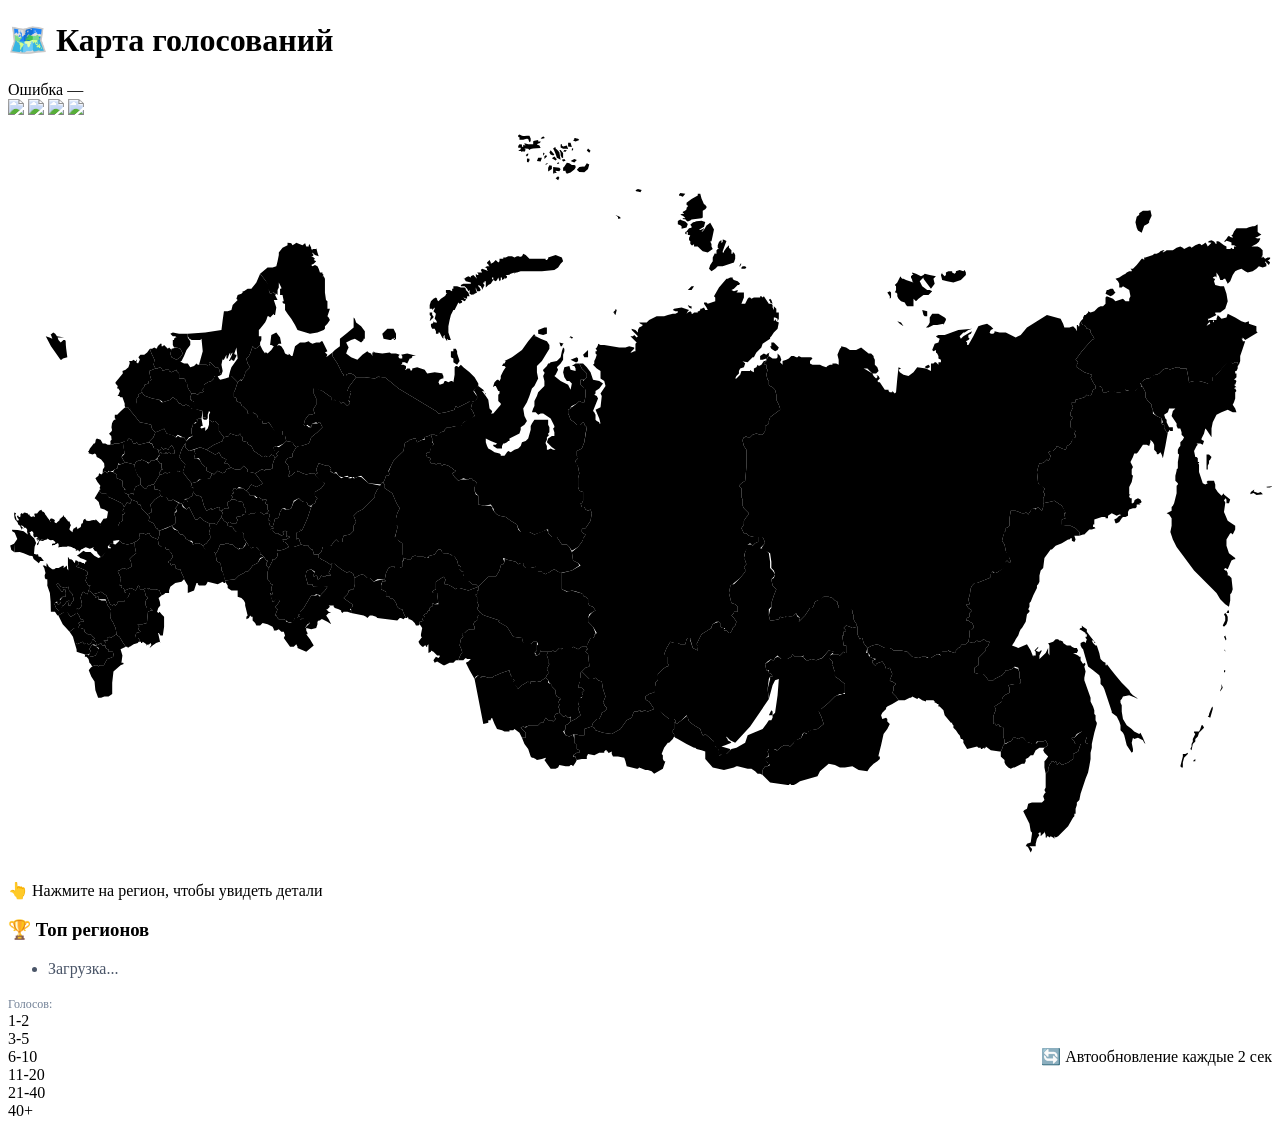
==== commit 57517047: "qr" ====
--- a/templates/index.html
+++ b/templates/index.html
@@ -22,6 +22,10 @@
         <!-- Карта -->
         <div class="map-wrapper">
             <div class="rf-map" id="mapContainer">
+                <img class="qr qr1" src="static/qr.png">
+                <img class="qr qr2" src="static/qr.png">
+                <img class="qr qr3" src="static/qr.png">
+                <img class="qr qr4" src="static/qr.png">
                 <div id="mapPlaceholder" style="width:100%;height:100%;display:flex;align-items:center;justify-content:center;color:#4a5568;font-size:18px;">
                     ⏳ Загрузка карты...
                 </div>
@@ -84,16 +88,7 @@
         
         // Координаты маркеров в процентах от размера карты (0-100)
         // x — горизонталь, y — вертикаль (0 = верх)
-        const MARKER_COORDS = {
-            'RU-DON': { x: 60.5, y: 23.3 },
-            'RU-LUG': { x: 60.9, y: 23.0 },
-            'RU-ZP': { x: 59.8, y: 23.4 },
-            'RU-HR': { x: 59.0, y: 24.1 },
-            'RU-CR': { x: 59.4, y: 25.0 },
-            // Добавьте другие регионы при необходимости
-            // 'RU-MOW': { x: 37.6, y: 14.5 },
-            // 'RU-SPE': { x: 30.3, y: 10.5 },
-        };
+        // let MARKER_COORDS = null;
         
         // ============================================================
         // 3. СОСТОЯНИЕ
@@ -103,6 +98,7 @@
         let selectedRegion = null;
         let updateTimer = null;
         let isFirstLoad = true;
+        let markerElements = {}; // Хранилище созданных маркеров { 'RU-DON': DOM-элемент, ... }
         
         // ============================================================
         // 4. DOM-ЭЛЕМЕНТЫ
@@ -154,7 +150,7 @@
         }
         
         // ============================================================
-        // 6. ОТРИСОВКА МАРКЕРОВ
+        // 6. ОБНОВЛЕНИЕ МАРКЕРОВ (без пересоздания)
         // ============================================================
         function getLevel(votes) {
             if (votes === 0) return 0;
@@ -165,55 +161,128 @@
             if (votes <= 40) return 5;
             return 6;
         }
-        
-        function renderMarkers() {
-            // Удаляем старые маркеры
-            const oldMarkers = mapContainer.querySelectorAll('.custom-marker');
-            oldMarkers.forEach(m => m.remove());
-            
+
+        function updateMarkers() {
             const svg = mapContainer.querySelector('svg');
             if (!svg) return;
             
+            const MARKER_COORDS = generateRegionMarkers();
+            
             const rect = mapContainer.getBoundingClientRect();
-            const svgRect = svg.getBoundingClientRect();
-            
-            // Коэффициент масштабирования
-            const scaleX = rect.width / 100;
-            const scaleY = rect.height / 100;
-            
-            Object.entries(MARKER_COORDS).forEach(([code, coords]) => {
+            const scaleX = 1; // rect.width / 100;
+            const scaleY = 1; // rect.height / 100;
+            
+            // Получаем список регионов, которые должны отображаться (с голосами > 0)
+            const activeRegions = Object.keys(MARKER_COORDS).filter(code => {
+                return (votesData[code] || 0) > 0;
+            });
+            
+            // 1. УДАЛЯЕМ маркеры для регионов, у которых голосов стало 0
+            // Object.keys(markerElements).forEach(code => {
+            //     if (!activeRegions.includes(code)) {
+            //         const el = markerElements[code];
+            //         if (el && el.parentNode) {
+            //             el.parentNode.removeChild(el);
+            //         }
+            //         delete markerElements[code];
+            //     }
+            // });
+            
+            // 2. ОБНОВЛЯЕМ существующие маркеры и СОЗДАЁМ новые
+            activeRegions.forEach(code => {
                 const votes = votesData[code] || 0;
-                
-                // Показываем маркер только если есть голоса
-                if (votes <= 0) return;
+                const coords = MARKER_COORDS[code];
+                if (!coords) return;
                 
                 const level = getLevel(votes);
-                
-                const marker = document.createElement('div');
-                marker.className = 'custom-marker visible';
-                marker.dataset.region = code;
-                
                 const x = coords.x * scaleX;
                 const y = coords.y * scaleY;
                 
+                // Проверяем, существует ли уже маркер
+                let marker = markerElements[code];
+                if (!marker) {
+                    console.log(MARKER_COORDS)
+                    // СОЗДАЁМ новый маркер
+                    marker = document.createElement('div');
+                    marker.className = 'custom-marker visible';
+                    marker.dataset.region = code;
+                    
+                    // Точка с числом
+                    const dot = document.createElement('div');
+                    dot.className = `marker-dot has-votes level-${level}`;
+                    dot.textContent = votes;
+                    
+                    // Подпись
+                    // const label = document.createElement('div');
+                    // label.className = 'marker-label';
+                    // label.textContent = regionNames[code] || code;
+                    
+                    marker.appendChild(dot);
+                    // marker.appendChild(label);
+                    mapContainer.appendChild(marker);
+                    
+                    // Сохраняем ссылку на элементы для быстрого обновления
+                    marker._dot = dot;
+                    // marker._label = label;
+                    
+                    // Сохраняем в хранилище
+                    markerElements[code] = marker;
+                    
+                    console.log("marker --->", marker);
+                }
+                
+                // ОБНОВЛЯЕМ позицию (на случай изменения размера окна)
                 marker.style.left = x + 'px';
                 marker.style.top = y + 'px';
                 
-                // Точка с числом
-                const dot = document.createElement('div');
-                dot.className = `marker-dot has-votes level-${level}`;
-                dot.textContent = votes;
-                
-                // Подпись
-                const label = document.createElement('div');
-                label.className = 'marker-label';
-                label.textContent = regionNames[code] || code;
-                
-                marker.appendChild(dot);
-                marker.appendChild(label);
-                mapContainer.appendChild(marker);
-            });
-        }
+                // ОБНОВЛЯЕМ содержимое
+                const dot = marker._dot || marker.querySelector('.marker-dot');
+                // const label = marker._label || marker.querySelector('.marker-label');
+                
+                if (dot) {
+                    dot.textContent = votes;
+                    dot.className = `marker-dot has-votes level-${level}`;
+                }
+                
+                // if (label) {
+                //     label.textContent = regionNames[code] || code;
+                // }
+            });
+        }
+
+        function generateRegionMarkers() {
+            const svg = document.querySelector('#mapContainer svg');
+            const container = document.querySelector('#mapContainer');
+
+            if (!svg || !container) {
+                console.error('SVG или контейнер карты не найден.');
+                return;
+            }
+
+            const containerRect = container.getBoundingClientRect();
+
+            const REGION_MARKERS = {};
+
+            svg.querySelectorAll('[data-code]').forEach(region => {
+                const code = region.dataset.code;
+
+                const rect = region.getBoundingClientRect();
+
+                REGION_MARKERS[code] = {
+                    x: +(rect.left - containerRect.left + rect.width / 2).toFixed(3),
+                    y: +(rect.top - containerRect.top + rect.height / 2).toFixed(3)
+                };
+            });
+
+            
+            // console.log(JSON.stringify(REGION_MARKERS, null, 4));
+
+            // copy(JSON.stringify(REGION_MARKERS, null, 4));
+
+            return REGION_MARKERS;
+        }
+
+        
         
         // ============================================================
         // 7. ОБНОВЛЕНИЕ КАРТЫ (подсветка регионов)
@@ -305,7 +374,7 @@
         }
         
         // ============================================================
-        // 11. ГЛАВНЫЙ ЦИКЛ
+        // 11. ГЛАВНЫЙ ЦИКЛ ОБНОВЛЕНИЯ
         // ============================================================
         async function updateData() {
             try {
@@ -323,9 +392,16 @@
                 lastUpdateEl.textContent = new Date().toLocaleTimeString();
                 debugInfo.textContent = `✅ ${new Date().toLocaleTimeString()}`;
                 
+                // Обновляем карту (подсветка регионов)
                 updateMapColors();
-                renderMarkers();
+                
+                // Обновляем маркеры (без пересоздания)
+                updateMarkers();
+                
+                // Обновляем статистику
                 renderStats();
+                
+                // Обновляем информацию о выбранном регионе
                 updateInfo(selectedRegion);
                 
                 isFirstLoad = false;
@@ -360,8 +436,8 @@
             });
         }
         
-                // ============================================================
-        // 4.1 ЗАГРУЗКА SVG КАРТЫ
+        // ============================================================
+        // 13 ЗАГРУЗКА SVG КАРТЫ
         // ============================================================
         // Если карта у вас в отдельном файле — раскомментируйте:
         async function loadMapSVG() {
@@ -370,7 +446,6 @@
             const placeholder = document.getElementById('mapPlaceholder');
             placeholder.outerHTML = svgText;
         }
-        loadMapSVG();
         
         // Если карта уже в HTML — просто находим SVG:
         function getMapSVG() {
@@ -394,12 +469,14 @@
                 </div>
             `;
         }
-
-        // ============================================================
-        // 13. ИНИЦИАЛИЗАЦИЯ
-        // ============================================================
-        function init() {
+        // ============================================================
+        // 14. ИНИЦИАЛИЗАЦИЯ
+        // ============================================================
+
+        function init(){
+            loadMapSVG();
             const svg = mapContainer.querySelector('svg');
+
             if (!svg) {
                 setTimeout(init, 500);
                 return;
@@ -416,11 +493,29 @@
         }
         
         document.addEventListener('DOMContentLoaded', init);
+
+        // ============================================================
+        // 15. ОБРАБОТЧИК ИЗМЕНЕНИЯ РАЗМЕРА ОКНА
+        // ============================================================
+        let resizeTimeout = null;
+
+        function handleResize() {
+            // Дебаунс — не обновляем слишком часто
+            if (resizeTimeout) clearTimeout(resizeTimeout);
+            resizeTimeout = setTimeout(() => {
+                updateMarkers();
+                resizeTimeout = null;
+            }, 200);
+        }
+
+        window.addEventListener('resize', handleResize);
+
+        window.__map = { votesData, regionNames, updateData };
         window.addEventListener('beforeunload', () => {
             if (updateTimer) clearInterval(updateTimer);
+            if (resizeTimeout) clearTimeout(resizeTimeout);
+            window.removeEventListener('resize', handleResize);
         });
-        
-        window.__map = { votesData, regionNames, updateData };
     </script>
 </body>
 </html>
